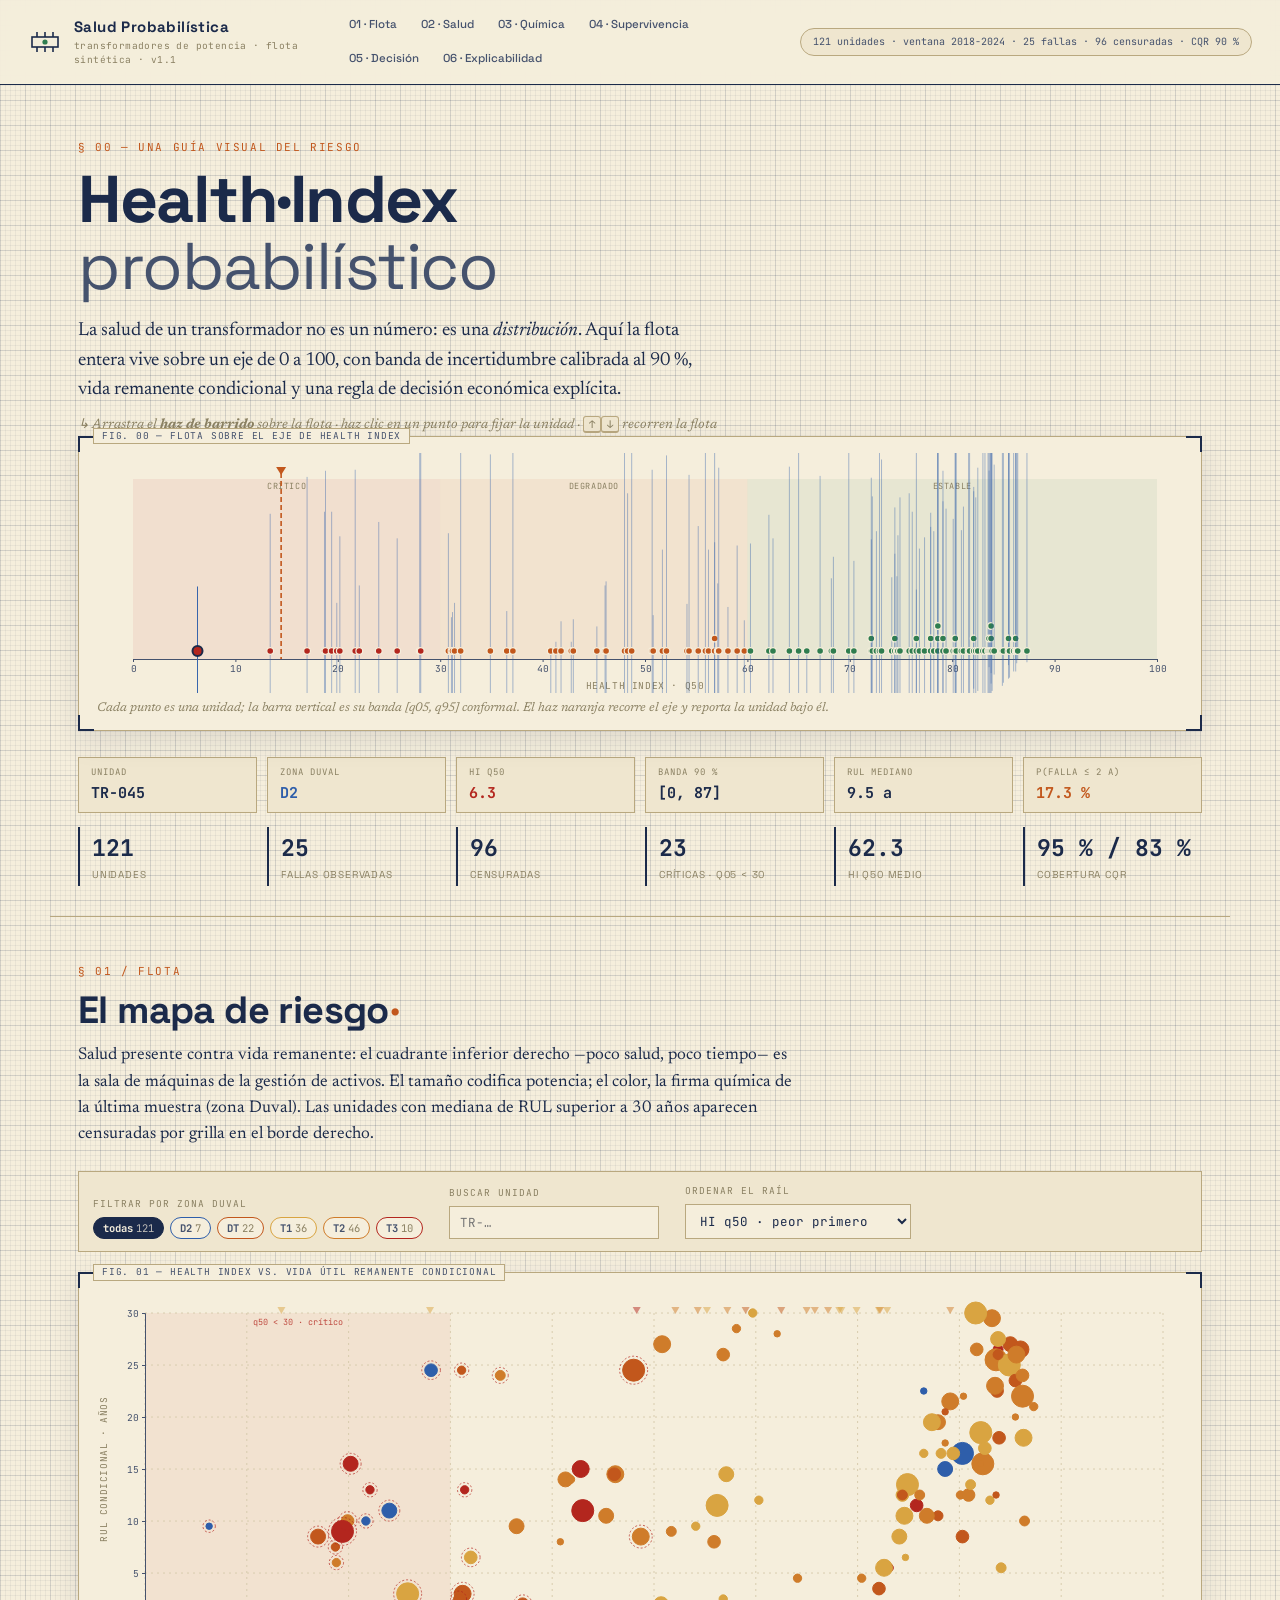
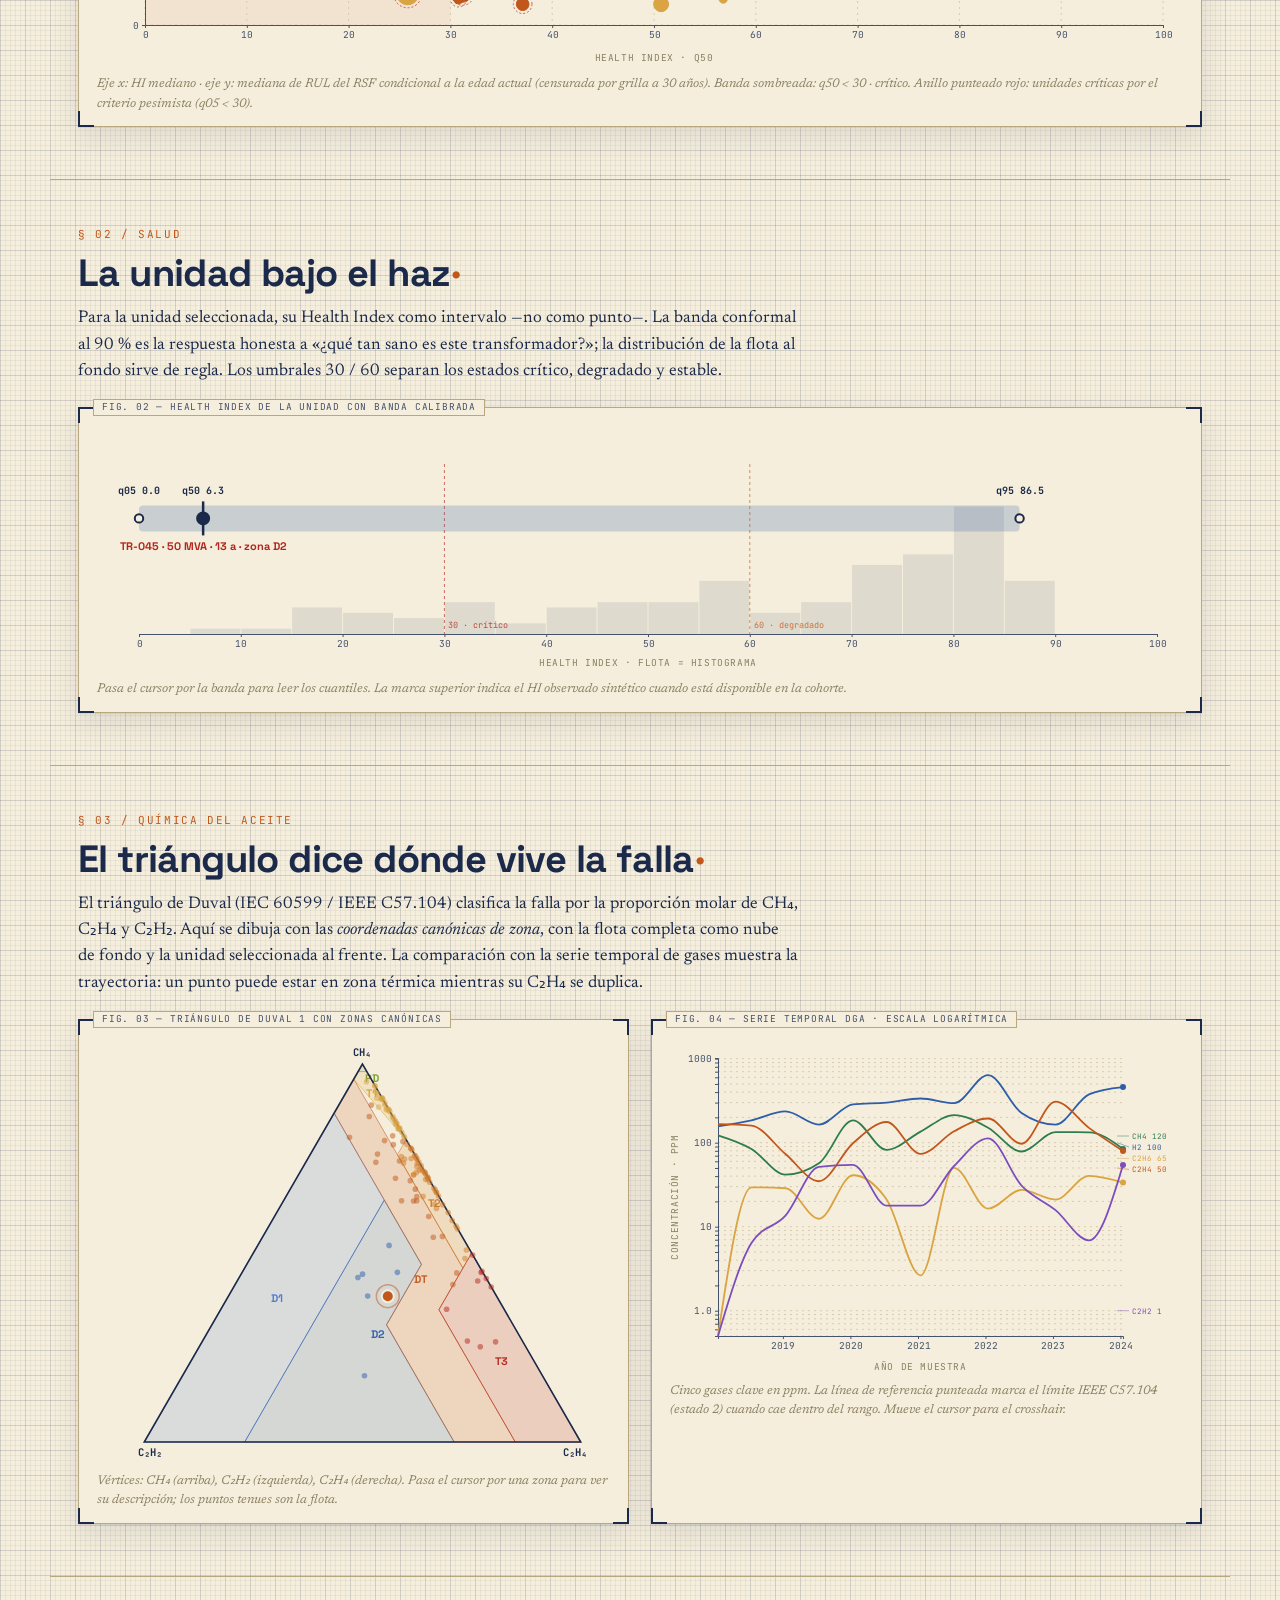
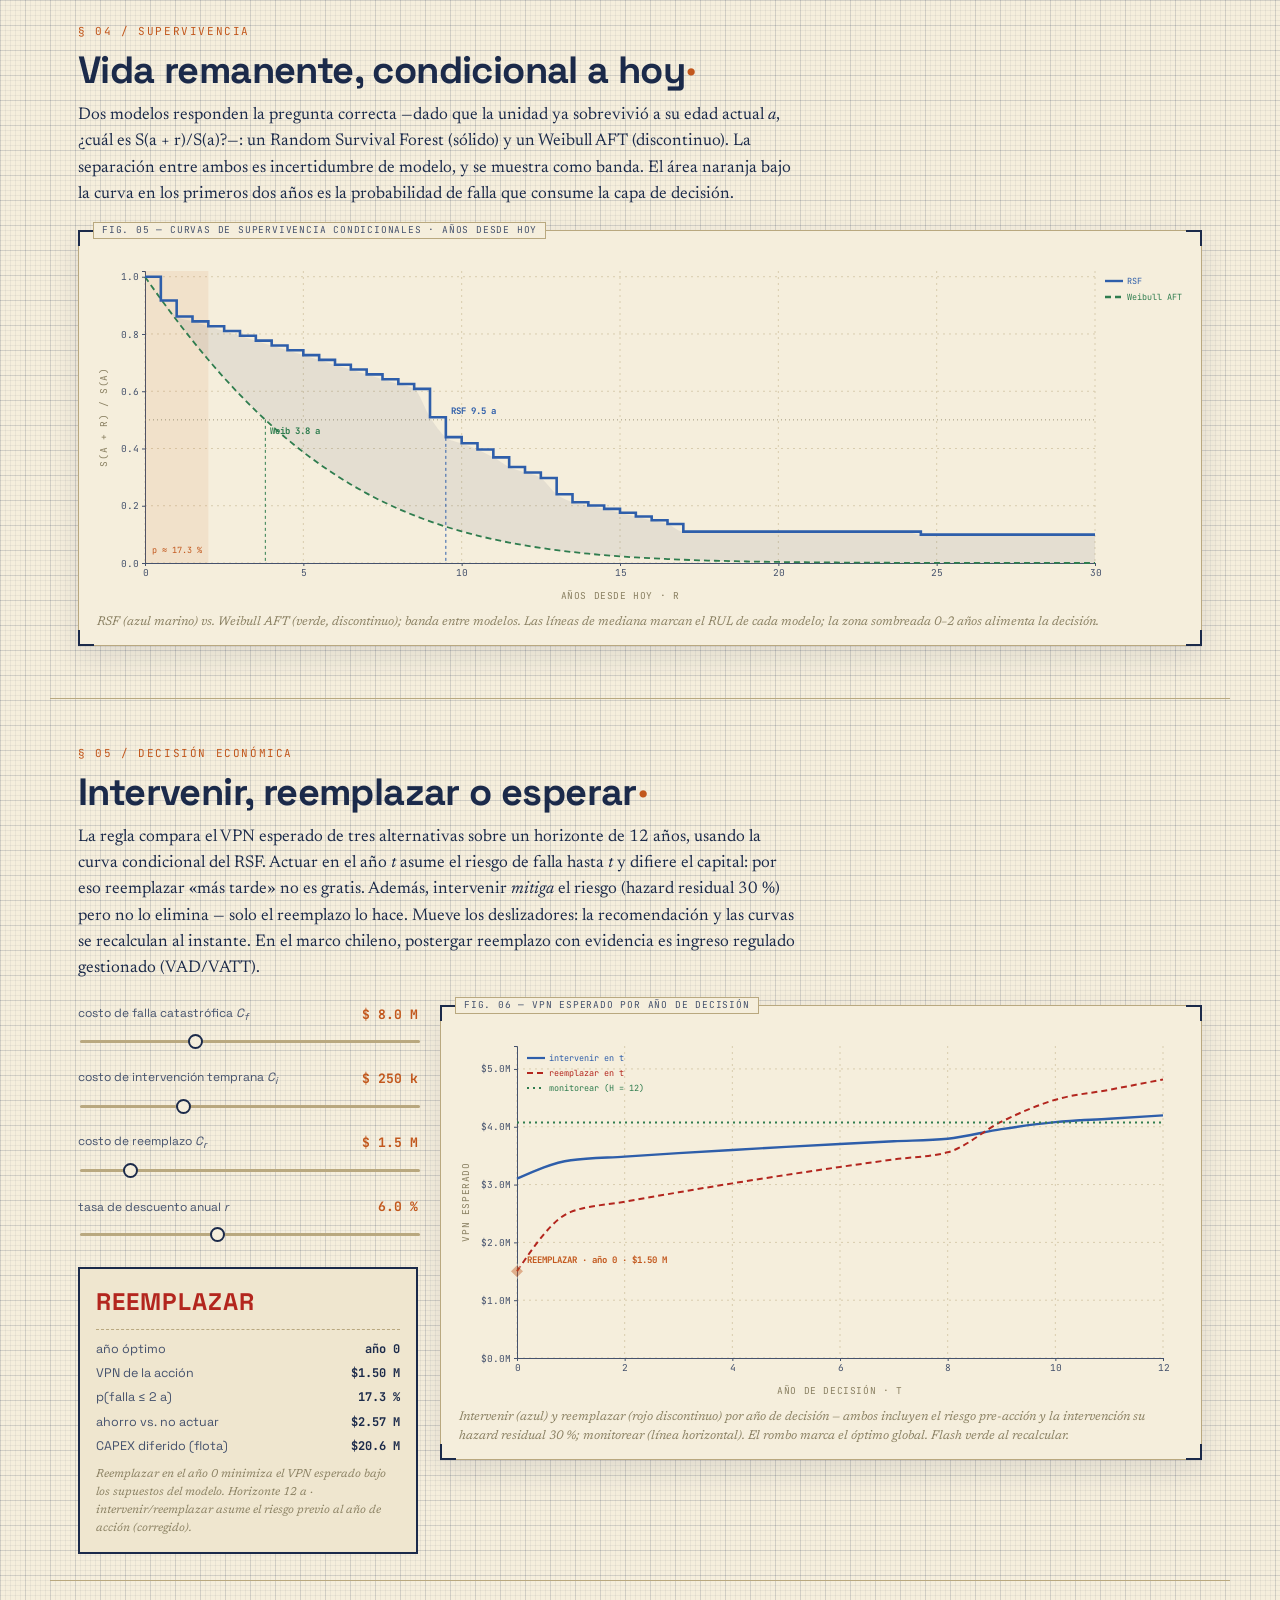
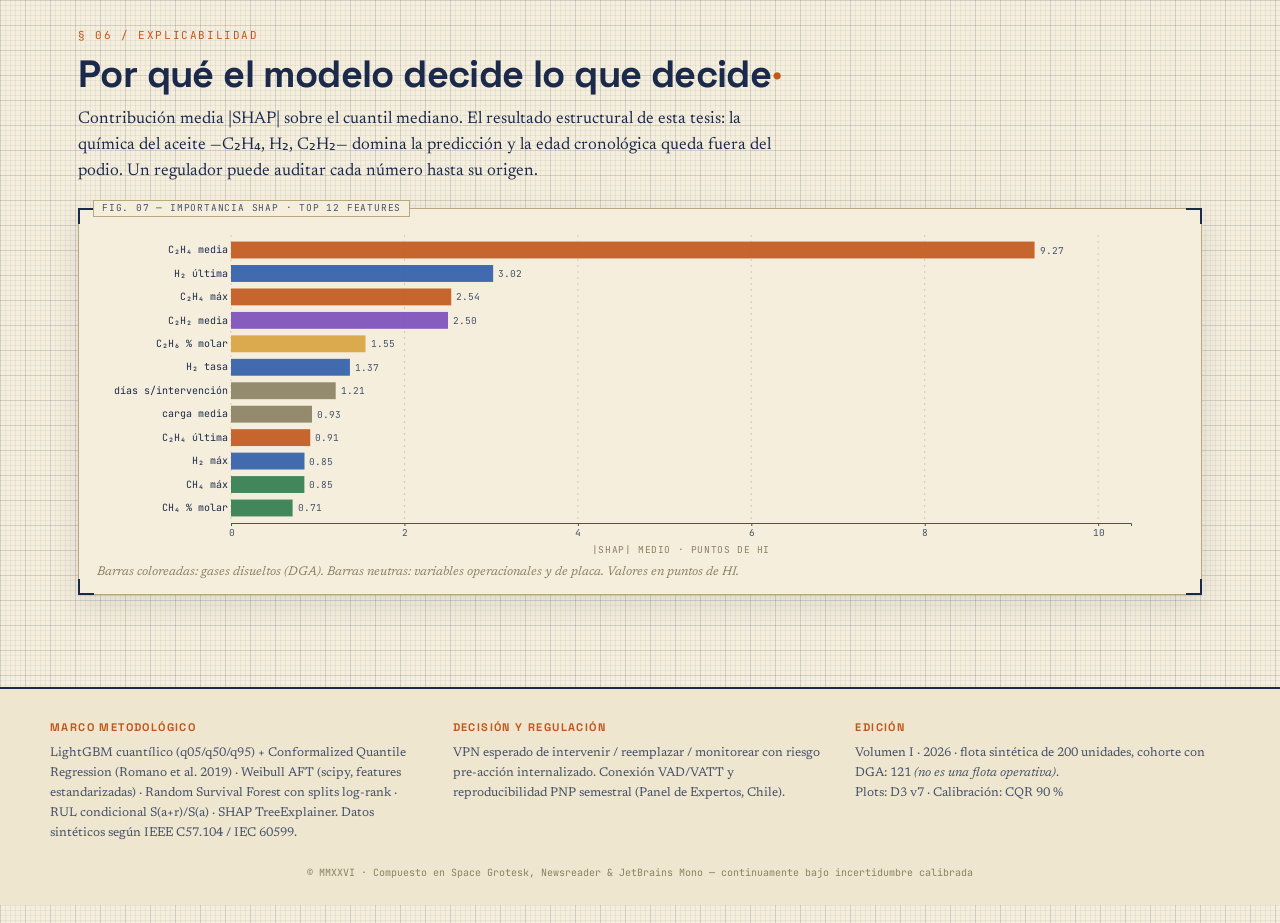
==== dashboard/index.html @ a94c0715 "v1.1: Health Index probabilístico — correcciones metodológicas y dashboard papel milimetrado Pipelin" ====
<!DOCTYPE html>
<html lang="es">
<head>
  <meta charset="utf-8">
  <title>Salud Probabilística de Transformadores · Health Index con incertidumbre calibrada</title>
  <meta name="viewport" content="width=device-width, initial-scale=1">
  <meta name="description" content="Health Index probabilístico con bandas conformales CQR 90 %, RUL condicional (Weibull AFT + RSF), triángulo de Duval canónico IEC 60599, capa de decisión económica VPN y SHAP — flota sintética de 121 transformadores de potencia.">
  <meta property="og:title" content="Salud Probabilística de Transformadores">
  <meta property="og:description" content="Health Index con incertidumbre calibrada · RUL condicional · Duval · decisión económica. Edición papel milimetrado, D3 v7.">
  <meta property="og:type" content="website">
  <link rel="icon" href="data:image/svg+xml,%3Csvg xmlns='http://www.w3.org/2000/svg' viewBox='0 0 34 34'%3E%3Crect x='4' y='12' width='26' height='10' fill='none' stroke='%231b2a4a' stroke-width='2'/%3E%3Cline x1='9' y1='12' x2='9' y2='7' stroke='%231b2a4a' stroke-width='2'/%3E%3Cline x1='17' y1='12' x2='17' y2='7' stroke='%231b2a4a' stroke-width='2'/%3E%3Cline x1='25' y1='12' x2='25' y2='7' stroke='%231b2a4a' stroke-width='2'/%3E%3Cline x1='9' y1='22' x2='9' y2='27' stroke='%231b2a4a' stroke-width='2'/%3E%3Cline x1='17' y1='22' x2='17' y2='27' stroke='%231b2a4a' stroke-width='2'/%3E%3Cline x1='25' y1='22' x2='25' y2='27' stroke='%231b2a4a' stroke-width='2'/%3E%3Ccircle cx='17' cy='17' r='3' fill='%23c2571c'/%3E%3C/svg%3E">
  <link rel="stylesheet" href="css/styles.css">
  <link rel="preload" href="js/vendor/d3.v7.min.js" as="script">
  <link rel="preload" href="data/fleet_data.json" as="fetch" crossorigin>
  <link rel="preconnect" href="https://fonts.googleapis.com">
  <link rel="preconnect" href="https://fonts.gstatic.com" crossorigin>
  <link href="https://fonts.googleapis.com/css2?family=Space+Grotesk:wght@400;500;700&family=Newsreader:ital,opsz,wght@0,6..72,400;0,6..72,500;1,6..72,400&family=JetBrains+Mono:wght@400;700&display=swap" rel="stylesheet">
</head>
<body>

<header class="topbar">
  <a class="brand" href="#top" aria-label="Inicio">
    <svg class="brand-mark" viewBox="0 0 34 34" width="34" height="34" aria-hidden="true">
      <rect x="4" y="12" width="26" height="10" fill="none" stroke="currentColor" stroke-width="1.6"/>
      <line x1="9"  y1="12" x2="9"  y2="7"  stroke="currentColor" stroke-width="1.6"/>
      <line x1="17" y1="12" x2="17" y2="7"  stroke="currentColor" stroke-width="1.6"/>
      <line x1="25" y1="12" x2="25" y2="7"  stroke="currentColor" stroke-width="1.6"/>
      <line x1="9"  y1="22" x2="9"  y2="27" stroke="currentColor" stroke-width="1.6"/>
      <line x1="17" y1="22" x2="17" y2="27" stroke="currentColor" stroke-width="1.6"/>
      <line x1="25" y1="22" x2="25" y2="27" stroke="currentColor" stroke-width="1.6"/>
      <circle class="pulse-dot" cx="17" cy="17" r="2.6" fill="var(--green)"/>
    </svg>
    <span class="brand-text">
      <span class="brand-title">Salud Probabilística</span>
      <span class="brand-sub">transformadores de potencia · flota sintética · v1.1</span>
    </span>
  </a>
  <nav class="topnav" aria-label="Secciones">
    <a href="#flota">01 · Flota</a>
    <a href="#salud">02 · Salud</a>
    <a href="#quimica">03 · Química</a>
    <a href="#supervivencia">04 · Supervivencia</a>
    <a href="#decision">05 · Decisión</a>
    <a href="#shap">06 · Explicabilidad</a>
  </nav>
  <div class="meta-pill" id="fleet-meta">cargando flota…</div>
</header>

<main id="top">

  <!-- ============ § 00 · HERO ============ -->
  <section class="hero">
    <div class="hero-head">
      <p class="kicker">§ 00 — Una guía visual del riesgo</p>
      <h1 class="hero-title">Health·Index <span class="thin">probabilístico</span></h1>
      <p class="hero-lede">La salud de un transformador no es un número: es una <em>distribución</em>.
        Aquí la flota entera vive sobre un eje de 0 a 100, con banda de incertidumbre calibrada al 90 %,
        vida remanente condicional y una regla de decisión económica explícita.</p>
      <p class="hero-hint">↳ Arrastra el <strong>haz de barrido</strong> sobre la flota · haz clic en un punto para fijar la unidad · <kbd>↑</kbd><kbd>↓</kbd> recorren la flota</p>
    </div>

    <figure class="fig hero-fig" id="hero-fig">
      <div class="fig-label">Fig. 00 — Flota sobre el eje de Health Index</div>
      <div class="chart-host" id="chart-hero"></div>
      <figcaption class="fig-caption">
        Cada punto es una unidad; la barra vertical es su banda [q05, q95] conformal.
        El haz naranja recorre el eje y reporta la unidad bajo él.
      </figcaption>
    </figure>

    <div class="readout-strip" id="hero-readout" aria-live="polite">
      <div class="cell"><span class="cell-lbl">unidad</span><span class="cell-val" id="ro-unit">—</span></div>
      <div class="cell"><span class="cell-lbl">zona Duval</span><span class="cell-val" id="ro-zone">—</span></div>
      <div class="cell"><span class="cell-lbl">HI q50</span><span class="cell-val" id="ro-hi">—</span></div>
      <div class="cell"><span class="cell-lbl">banda 90 %</span><span class="cell-val" id="ro-band">—</span></div>
      <div class="cell"><span class="cell-lbl">RUL mediano</span><span class="cell-val" id="ro-rul">—</span></div>
      <div class="cell"><span class="cell-lbl">p(falla ≤ 2 a)</span><span class="cell-val" id="ro-pf">—</span></div>
    </div>

    <div class="kpi-row" id="kpi-row">
      <div class="kpi"><div class="kpi-num" id="kpi-units">—</div><div class="kpi-lbl">unidades</div></div>
      <div class="kpi"><div class="kpi-num" id="kpi-failures">—</div><div class="kpi-lbl">fallas observadas</div></div>
      <div class="kpi"><div class="kpi-num" id="kpi-censored">—</div><div class="kpi-lbl">censuradas</div></div>
      <div class="kpi"><div class="kpi-num" id="kpi-critical">—</div><div class="kpi-lbl">críticas · q05 &lt; 30</div></div>
      <div class="kpi"><div class="kpi-num" id="kpi-hi">—</div><div class="kpi-lbl">HI q50 medio</div></div>
      <div class="kpi"><div class="kpi-num" id="kpi-coverage">—</div><div class="kpi-lbl">cobertura CQR</div></div>
    </div>
  </section>

  <!-- ============ § 01 · FLOTA ============ -->
  <section class="chapter" id="flota">
    <p class="kicker">§ 01 / FLOTA</p>
    <h2>El mapa de riesgo<span class="dot-sep">·</span></h2>
    <p class="prose">Salud presente contra vida remanente: el cuadrante inferior derecho —poco salud, poco tiempo—
      es la sala de máquinas de la gestión de activos. El tamaño codifica potencia; el color, la firma
      química de la última muestra (zona Duval). Las unidades con mediana de RUL superior a 30 años
      aparecen censuradas por grilla en el borde derecho.</p>

    <div class="control-bar">
      <label class="ctl">
        <span class="ctl-lbl">filtrar por zona Duval</span>
        <div class="chip-row" id="zone-chips" role="group" aria-label="Filtro por zona Duval"></div>
      </label>
      <label class="ctl">
        <span class="ctl-lbl">buscar unidad</span>
        <input id="search-input" type="text" placeholder="TR-…" autocomplete="off" spellcheck="false">
      </label>
      <label class="ctl">
        <span class="ctl-lbl">ordenar el raíl</span>
        <select id="sort-by">
          <option value="hi50_asc">HI q50 · peor primero</option>
          <option value="hi50_desc">HI q50 · mejor primero</option>
          <option value="uncertainty">incertidumbre q95−q05</option>
          <option value="rul_asc">RUL RSF · menor primero</option>
          <option value="age_desc">edad</option>
          <option value="mva_desc">potencia</option>
        </select>
      </label>
    </div>

    <figure class="fig">
      <div class="fig-label">Fig. 01 — Health Index vs. vida útil remanente condicional</div>
      <div class="chart-host" id="chart-fleet"></div>
      <figcaption class="fig-caption">Eje x: HI mediano · eje y: mediana de RUL del RSF condicional a la edad actual
        (censurada por grilla a 30 años). Banda sombreada: q50 &lt; 30 · crítico. Anillo punteado rojo: unidades
        críticas por el criterio pesimista (q05 &lt; 30).</figcaption>
    </figure>
  </section>

  <!-- ============ § 02 · SALUD ============ -->
  <section class="chapter" id="salud">
    <p class="kicker">§ 02 / SALUD</p>
    <h2>La unidad bajo el haz<span class="dot-sep">·</span></h2>
    <p class="prose">Para la unidad seleccionada, su Health Index como intervalo —no como punto—.
      La banda conformal al 90 % es la respuesta honesta a «¿qué tan sano es este transformador?»;
      la distribución de la flota al fondo sirve de regla. Los umbrales 30 / 60 separan los estados
      crítico, degradado y estable.</p>

    <figure class="fig">
      <div class="fig-label">Fig. 02 — Health Index de la unidad con banda calibrada</div>
      <div class="chart-host" id="chart-hi"></div>
      <figcaption class="fig-caption">Pasa el cursor por la banda para leer los cuantiles.
        La marca superior indica el HI observado sintético cuando está disponible en la cohorte.</figcaption>
    </figure>
  </section>

  <!-- ============ § 03 · QUÍMICA ============ -->
  <section class="chapter" id="quimica">
    <p class="kicker">§ 03 / QUÍMICA DEL ACEITE</p>
    <h2>El triángulo dice dónde vive la falla<span class="dot-sep">·</span></h2>
    <p class="prose">El triángulo de Duval (IEC 60599 / IEEE C57.104) clasifica la falla por la proporción molar
      de CH₄, C₂H₄ y C₂H₂. Aquí se dibuja con las <em>coordenadas canónicas de zona</em>, con la flota completa
      como nube de fondo y la unidad seleccionada al frente. La comparación con la serie temporal de gases
      muestra la trayectoria: un punto puede estar en zona térmica mientras su C₂H₄ se duplica.</p>

    <div class="grid-2">
      <figure class="fig">
        <div class="fig-label">Fig. 03 — Triángulo de Duval 1 con zonas canónicas</div>
        <div class="chart-host" id="chart-duval"></div>
        <figcaption class="fig-caption">Vértices: CH₄ (arriba), C₂H₂ (izquierda), C₂H₄ (derecha).
          Pasa el cursor por una zona para ver su descripción; los puntos tenues son la flota.</figcaption>
      </figure>
      <figure class="fig">
        <div class="fig-label">Fig. 04 — Serie temporal DGA · escala logarítmica</div>
        <div class="chart-host" id="chart-ts"></div>
        <figcaption class="fig-caption">Cinco gases clave en ppm. La línea de referencia punteada marca
          el límite IEEE C57.104 (estado 2) cuando cae dentro del rango. Mueve el cursor para el crosshair.</figcaption>
      </figure>
    </div>
  </section>

  <!-- ============ § 04 · SUPERVIVENCIA ============ -->
  <section class="chapter" id="supervivencia">
    <p class="kicker">§ 04 / SUPERVIVENCIA</p>
    <h2>Vida remanente, condicional a hoy<span class="dot-sep">·</span></h2>
    <p class="prose">Dos modelos responden la pregunta correcta —dado que la unidad ya sobrevivió a su edad actual
      <em>a</em>, ¿cuál es S(a + r)/S(a)?—: un Random Survival Forest (sólido) y un Weibull AFT (discontinuo).
      La separación entre ambos es incertidumbre de modelo, y se muestra como banda. El área naranja bajo la curva
      en los primeros dos años es la probabilidad de falla que consume la capa de decisión.</p>

    <figure class="fig">
      <div class="fig-label">Fig. 05 — Curvas de supervivencia condicionales · años desde hoy</div>
      <div class="chart-host" id="chart-surv"></div>
      <figcaption class="fig-caption">RSF (azul marino) vs. Weibull AFT (verde, discontinuo); banda entre modelos.
        Las líneas de mediana marcan el RUL de cada modelo; la zona sombreada 0–2 años alimenta la decisión.</figcaption>
    </figure>
  </section>

  <!-- ============ § 05 · DECISIÓN ============ -->
  <section class="chapter" id="decision">
    <p class="kicker">§ 05 / DECISIÓN ECONÓMICA</p>
    <h2>Intervenir, reemplazar o esperar<span class="dot-sep">·</span></h2>
    <p class="prose">La regla compara el VPN esperado de tres alternativas sobre un horizonte de 12 años,
      usando la curva condicional del RSF. Actuar en el año <em>t</em> asume el riesgo de falla hasta <em>t</em>
      y difiere el capital: por eso reemplazar «más tarde» no es gratis. Además, intervenir <em>mitiga</em> el
      riesgo (hazard residual 30 %) pero no lo elimina — solo el reemplazo lo hace. Mueve los deslizadores:
      la recomendación y las curvas se recalculan al instante. En el marco chileno, postergar reemplazo con
      evidencia es ingreso regulado gestionado (VAD/VATT).</p>

    <div class="decision-grid">
      <div class="sliders">
        <label class="slider-row"><span>costo de falla catastrófica <em>C<sub>f</sub></em></span>
          <output id="cost-fail-label">$ 8.0 M</output>
          <input type="range" id="cost-fail" min="2" max="20" step="0.5" value="8.0"></label>
        <label class="slider-row"><span>costo de intervención temprana <em>C<sub>i</sub></em></span>
          <output id="cost-int-label">$ 250 k</output>
          <input type="range" id="cost-int" min="20" max="800" step="10" value="250"></label>
        <label class="slider-row"><span>costo de reemplazo <em>C<sub>r</sub></em></span>
          <output id="cost-rep-label">$ 1.5 M</output>
          <input type="range" id="cost-rep" min="0.5" max="8" step="0.1" value="1.5"></label>
        <label class="slider-row"><span>tasa de descuento anual <em>r</em></span>
          <output id="rate-label">6.0 %</output>
          <input type="range" id="rate" min="2" max="12" step="0.5" value="6"></label>

        <div class="rec-card" id="rec-card">
          <div class="rec-action" id="rec-action">—</div>
          <div class="rec-rows">
            <div class="kv"><span>año óptimo</span><b id="rec-year">—</b></div>
            <div class="kv"><span>VPN de la acción</span><b id="rec-npv">—</b></div>
            <div class="kv"><span>p(falla ≤ 2 a)</span><b id="rec-prob">—</b></div>
            <div class="kv"><span>ahorro vs. no actuar</span><b id="rec-save">—</b></div>
            <div class="kv"><span>CAPEX diferido (flota)</span><b id="rec-capex">—</b></div>
          </div>
          <p class="rec-note" id="rec-note"></p>
        </div>
      </div>

      <figure class="fig">
        <div class="fig-label">Fig. 06 — VPN esperado por año de decisión</div>
        <div class="chart-host" id="chart-decision"></div>
        <figcaption class="fig-caption">Intervenir (azul) y reemplazar (rojo discontinuo) por año de decisión —
          ambos incluyen el riesgo pre-acción y la intervención su hazard residual 30 %; monitorear (línea
          horizontal). El rombo marca el óptimo global. Flash verde al recalcular.</figcaption>
      </figure>
    </div>
  </section>

  <!-- ============ § 06 · SHAP ============ -->
  <section class="chapter" id="shap">
    <p class="kicker">§ 06 / EXPLICABILIDAD</p>
    <h2>Por qué el modelo decide lo que decide<span class="dot-sep">·</span></h2>
    <p class="prose">Contribución media |SHAP| sobre el cuantil mediano. El resultado estructural de esta tesis:
      la química del aceite —C₂H₄, H₂, C₂H₂— domina la predicción y la edad cronológica queda fuera del podio.
      Un regulador puede auditar cada número hasta su origen.</p>

    <figure class="fig">
      <div class="fig-label">Fig. 07 — Importancia SHAP · top 12 features</div>
      <div class="chart-host" id="chart-shap"></div>
      <figcaption class="fig-caption">Barras coloreadas: gases disueltos (DGA). Barras neutras: variables
        operacionales y de placa. Valores en puntos de HI.</figcaption>
    </figure>
  </section>

</main>

<footer class="footer">
  <div class="footer-grid">
    <div>
      <strong>Marco metodológico</strong>
      <p>LightGBM cuantílico (q05/q50/q95) + Conformalized Quantile Regression (Romano et al. 2019) ·
         Weibull AFT (scipy, features estandarizadas) · Random Survival Forest con splits log-rank ·
         RUL condicional S(a+r)/S(a) · SHAP TreeExplainer. Datos sintéticos según IEEE C57.104 / IEC 60599.</p>
    </div>
    <div>
      <strong>Decisión y regulación</strong>
      <p>VPN esperado de intervenir / reemplazar / monitorear con riesgo pre-acción internalizado.
         Conexión VAD/VATT y reproducibilidad PNP semestral (Panel de Expertos, Chile).</p>
    </div>
    <div>
      <strong>Edición</strong>
      <p>Volumen I · 2026 · flota sintética de 200 unidades, cohorte con DGA: 121
         <em>(no es una flota operativa)</em>.<br>Plots: D3 v7 · Calibración: CQR 90 %</p>
    </div>
  </div>
  <p class="colophon">© MMXXVI · Compuesto en Space Grotesk, Newsreader &amp; JetBrains Mono — continuamente bajo incertidumbre calibrada</p>
</footer>

<div class="tooltip" id="tooltip" role="tooltip" aria-hidden="true"></div>

<script src="js/vendor/d3.v7.min.js"></script>
<script src="js/duval.js"></script>
<script src="js/decision.js"></script>
<script src="js/charts.js"></script>
<script src="js/app.js"></script>
</body>
</html>
---- dashboard/css/styles.css ----
/* === SALUD PROBABILÍSTICA DE TRANSFORMADORES — field ed. ===
 * Lenguaje visual: papel crema con retícula milimétrica, tinta azul marino,
 * acentos naranja (riesgo/derivada) y verde (salud/integral), figuras con
 * esquinas de dibujo técnico, readouts en mono.
 */

:root {
  --paper: #f5eedc;
  --paper-2: #efe6cf;
  --paper-3: #e9dec2;
  --ink: #1b2a4a;
  --ink-soft: #45526d;
  --ink-faint: #8a8062;
  --rule: #d8ccae;
  --rule-dark: #b9a87f;

  --orange: #c2571c;      /* riesgo, decisión, termalización */
  --orange-soft: rgba(194, 87, 28, 0.14);
  --green: #2f7d4f;       /* salud, supervivencia */
  --green-soft: rgba(47, 125, 79, 0.16);
  --navy: #2e5eaa;        /* estadística, RSF */
  --navy-soft: rgba(46, 94, 170, 0.14);
  --red: #b3261e;         /* crítico */
  --purple: #7c4dbd;      /* eléctrico */

  --grid-minor: rgba(27, 42, 74, 0.055);
  --grid-major: rgba(27, 42, 74, 0.11);

  --mono: 'JetBrains Mono', ui-monospace, monospace;
  --sans: 'Space Grotesk', system-ui, sans-serif;
  --serif: 'Newsreader', Georgia, serif;

  --shadow: 0 1px 0 rgba(27, 42, 74, 0.08), 0 10px 28px rgba(27, 42, 74, 0.10);
}

* { box-sizing: border-box; }

html { scroll-behavior: smooth; }

body {
  margin: 0;
  color: var(--ink);
  font-family: var(--serif);
  font-size: 16.5px;
  line-height: 1.55;
  background-color: var(--paper);
  /* retícula milimétrica: menor cada 5px, mayor cada 25px */
  background-image:
    linear-gradient(to right, var(--grid-minor) 1px, transparent 1px),
    linear-gradient(to bottom, var(--grid-minor) 1px, transparent 1px),
    linear-gradient(to right, var(--grid-major) 1px, transparent 1px),
    linear-gradient(to bottom, var(--grid-major) 1px, transparent 1px);
  background-size: 5px 5px, 5px 5px, 25px 25px, 25px 25px;
  -webkit-font-smoothing: antialiased;
}

::selection { background: var(--orange-soft); }

/* ============ TOPBAR ============ */
.topbar {
  position: sticky;
  top: 0;
  z-index: 50;
  display: flex;
  align-items: center;
  gap: 22px;
  padding: 10px 28px;
  background: rgba(245, 238, 220, 0.92);
  backdrop-filter: blur(7px);
  border-bottom: 1.5px solid var(--ink);
}
.brand { display: flex; align-items: center; gap: 12px; color: var(--ink); text-decoration: none; }
.brand-mark { color: var(--ink); flex: none; }
.brand-mark .pulse-dot { animation: pulse 2.4s ease-in-out infinite; }
@keyframes pulse { 0%, 100% { opacity: 1; } 50% { opacity: 0.25; } }
.brand-text { display: flex; flex-direction: column; }
.brand-title { font-family: var(--sans); font-weight: 700; font-size: 15px; letter-spacing: 0.4px; }
.brand-sub { font-family: var(--mono); font-size: 9.5px; color: var(--ink-faint); letter-spacing: 0.4px; }

.topnav { display: flex; gap: 4px; margin-left: auto; flex-wrap: wrap; }
.topnav a {
  font-family: var(--sans); font-size: 11.5px; font-weight: 500;
  color: var(--ink-soft); text-decoration: none;
  padding: 5px 9px; border-radius: 3px;
  border: 1px solid transparent;
}
.topnav a:hover { color: var(--ink); border-color: var(--rule-dark); background: var(--paper-2); }

.meta-pill {
  font-family: var(--mono); font-size: 10px; color: var(--ink-soft);
  border: 1px solid var(--rule-dark); border-radius: 999px;
  padding: 5px 12px; background: var(--paper-2); white-space: nowrap;
}

/* ============ HERO ============ */
.hero { max-width: 1180px; margin: 0 auto; padding: 54px 28px 30px; }
.hero-head { max-width: 780px; }
.kicker {
  font-family: var(--mono); font-size: 11px; letter-spacing: 1.6px;
  text-transform: uppercase; color: var(--orange); margin: 0 0 10px;
}
.hero-title {
  font-family: var(--sans); font-weight: 700; font-size: clamp(40px, 6vw, 66px);
  line-height: 1.02; letter-spacing: -1.5px; margin: 0 0 16px;
}
.hero-title .thin { font-weight: 400; color: var(--ink-soft); }
.hero-lede { font-size: 19px; max-width: 640px; margin: 0 0 10px; }
.hero-hint { font-size: 13.5px; color: var(--ink-faint); font-style: italic; margin: 0; }
kbd {
  font-family: var(--mono); font-size: 10.5px; border: 1px solid var(--rule-dark);
  border-bottom-width: 2px; border-radius: 3px; padding: 0 5px; background: var(--paper-2);
}

/* ============ CHAPTERS ============ */
.chapter { max-width: 1180px; margin: 0 auto; padding: 46px 28px 26px; border-top: 1.5px solid var(--rule-dark); }
.chapter h2 {
  font-family: var(--sans); font-weight: 700; font-size: clamp(26px, 3.4vw, 38px);
  letter-spacing: -0.6px; margin: 0 0 12px; line-height: 1.08;
}
.chapter h2 .dot-sep { color: var(--orange); padding-left: 2px; }
.prose { max-width: 720px; font-size: 17px; margin: 0 0 22px; }
.prose em { font-style: italic; }

/* ============ FIGURES (marco con esquinas técnicas) ============ */
.fig {
  position: relative;
  margin: 0 0 26px;
  padding: 16px 14px 10px;
  background: var(--paper);
  border: 1px solid var(--rule-dark);
  box-shadow: var(--shadow);
}
/* esquinas de dibujo técnico */
.fig::before, .fig::after,
.fig .corner-b::before, .fig .corner-b::after {
  content: ""; position: absolute; width: 14px; height: 14px;
  border-color: var(--ink); border-style: solid; border-width: 0;
}
.fig::before        { top: -1px; left: -1px;   border-top-width: 2.5px; border-left-width: 2.5px; }
.fig::after         { top: -1px; right: -1px;  border-top-width: 2.5px; border-right-width: 2.5px; }
.fig .corner-b::before  { bottom: -1px; left: -1px;  border-bottom-width: 2.5px; border-left-width: 2.5px; }
.fig .corner-b::after   { bottom: -1px; right: -1px; border-bottom-width: 2.5px; border-right-width: 2.5px; }

.fig-label {
  position: absolute; top: -9px; left: 14px;
  font-family: var(--mono); font-size: 9.5px; letter-spacing: 0.8px; text-transform: uppercase;
  background: var(--paper); color: var(--ink-soft); padding: 0 8px;
  border: 1px solid var(--rule-dark);
}
.fig-caption { font-size: 12.5px; color: var(--ink-faint); font-style: italic; padding: 6px 4px 2px; }

.chart-host { width: 100%; }
.chart-host svg { width: 100%; height: auto; display: block; }

/* SVG base: tinta sobre papel */
.axis path, .axis line { stroke: var(--ink-soft); }
.axis text { fill: var(--ink-soft); font-family: var(--mono); font-size: 10px; }
.axis-title { fill: var(--ink-faint); font-family: var(--mono); font-size: 9.5px; letter-spacing: 0.6px; text-transform: uppercase; }
.gridline { stroke: var(--rule); stroke-dasharray: 2,4; }

/* ============ READOUT STRIP / KPI ============ */
.readout-strip {
  display: grid; grid-template-columns: repeat(6, 1fr); gap: 10px;
  margin: 18px 0 14px;
}
.readout-strip .cell {
  background: var(--paper-2); border: 1px solid var(--rule-dark);
  padding: 8px 12px 7px; display: flex; flex-direction: column; gap: 2px;
  min-width: 0;
}
.cell-lbl { font-family: var(--mono); font-size: 9px; letter-spacing: 1px; text-transform: uppercase; color: var(--ink-faint); }
.cell-val { font-family: var(--mono); font-size: 15px; font-weight: 700; color: var(--ink); white-space: nowrap; overflow: hidden; text-overflow: ellipsis; }
.cell-val.warm { color: var(--orange); }

.kpi-row { display: grid; grid-template-columns: repeat(6, 1fr); gap: 10px; }
.kpi {
  border-left: 2.5px solid var(--ink);
  padding: 4px 0 4px 12px;
}
.kpi-num { font-family: var(--mono); font-size: 23px; font-weight: 700; }
.kpi-lbl { font-family: var(--sans); font-size: 10px; letter-spacing: 0.8px; text-transform: uppercase; color: var(--ink-faint); }

/* ============ CONTROL BAR ============ */
.control-bar {
  display: flex; gap: 26px; flex-wrap: wrap; align-items: flex-end;
  margin-bottom: 20px; padding: 12px 14px;
  background: var(--paper-2); border: 1px solid var(--rule-dark);
}
.ctl { display: flex; flex-direction: column; gap: 6px; }
.ctl-lbl { font-family: var(--mono); font-size: 9.5px; letter-spacing: 1px; text-transform: uppercase; color: var(--ink-faint); }

.chip-row { display: flex; gap: 6px; flex-wrap: wrap; }
.chip {
  font-family: var(--mono); font-size: 10.5px; font-weight: 700;
  border: 1.5px solid var(--zone-color, var(--rule-dark));
  color: var(--ink-soft); background: var(--paper);
  padding: 3px 9px; cursor: pointer; border-radius: 999px;
  transition: all 0.18s ease;
  user-select: none;
}
.chip .n { color: var(--ink-faint); font-weight: 400; margin-left: 3px; }
.chip:hover { background: color-mix(in srgb, var(--zone-color, var(--ink)) 12%, var(--paper)); }
.chip.active { background: var(--zone-color, var(--ink)); color: var(--paper); border-color: var(--zone-color, var(--ink)); }
.chip.active .n { color: rgba(245, 238, 220, 0.75); }

input[type="text"], select {
  font-family: var(--mono); font-size: 12.5px; color: var(--ink);
  background: var(--paper); border: 1.5px solid var(--rule-dark);
  padding: 7px 10px; outline: none; min-width: 150px;
}
input[type="text"]:focus, select:focus { border-color: var(--ink); }

/* ============ DECISIÓN ============ */
.decision-grid { display: grid; grid-template-columns: 340px 1fr; gap: 22px; align-items: start; }
.sliders { display: flex; flex-direction: column; gap: 14px; }
.slider-row {
  display: grid; grid-template-columns: 1fr auto; align-items: center; gap: 4px 10px;
  font-family: var(--sans); font-size: 12px; color: var(--ink-soft);
}
.slider-row span { line-height: 1.3; }
.slider-row output { font-family: var(--mono); font-weight: 700; font-size: 13px; color: var(--orange); }
.slider-row input[type="range"] { grid-column: 1 / -1; }

input[type="range"] {
  -webkit-appearance: none; appearance: none; width: 100%; height: 22px; background: transparent; cursor: pointer;
}
input[type="range"]::-webkit-slider-runnable-track {
  height: 3px; background: var(--rule-dark); border-radius: 2px;
}
input[type="range"]::-webkit-slider-thumb {
  -webkit-appearance: none; width: 15px; height: 15px; border-radius: 50%;
  background: var(--paper); border: 2.5px solid var(--ink); margin-top: -6px;
  transition: border-color 0.15s;
}
input[type="range"]::-webkit-slider-thumb:hover { border-color: var(--orange); }
input[type="range"]::-moz-range-track { height: 3px; background: var(--rule-dark); }
input[type="range"]::-moz-range-thumb {
  width: 12px; height: 12px; border-radius: 50%; background: var(--paper); border: 2.5px solid var(--ink);
}

.rec-card {
  margin-top: 6px; border: 2px solid var(--ink); background: var(--paper-2);
  padding: 14px 16px; transition: box-shadow 0.3s ease;
}
.rec-card.flash { animation: flash-green 0.7s ease; }
@keyframes flash-green {
  0% { box-shadow: 0 0 0 0 rgba(47, 125, 79, 0.55); background: #dcebd8; }
  100% { box-shadow: 0 0 0 14px rgba(47, 125, 79, 0); background: var(--paper-2); }
}
.rec-action {
  font-family: var(--sans); font-weight: 700; font-size: 24px; letter-spacing: 1px;
  margin-bottom: 10px; padding-bottom: 8px; border-bottom: 1.5px dashed var(--rule-dark);
}
.rec-action.act-MONITOREAR { color: var(--green); }
.rec-action.act-INTERVENIR { color: var(--orange); }
.rec-action.act-REEMPLAZAR { color: var(--red); }
.rec-rows { display: grid; gap: 5px; }
.kv { display: flex; justify-content: space-between; gap: 10px; font-size: 12.5px; }
.kv span { color: var(--ink-soft); font-family: var(--sans); }
.kv b { font-family: var(--mono); font-size: 12px; }
.rec-note { font-size: 11.5px; color: var(--ink-faint); font-style: italic; margin: 10px 0 0; }

/* ============ GRID 2 ============ */
.grid-2 { display: grid; grid-template-columns: 1fr 1fr; gap: 22px; }

/* ============ TOOLTIP (papel) ============ */
.tooltip {
  position: absolute; z-index: 100; pointer-events: none;
  background: var(--paper); border: 1.5px solid var(--ink);
  box-shadow: 3px 3px 0 rgba(27, 42, 74, 0.18);
  padding: 8px 11px; font-family: var(--mono); font-size: 11px; color: var(--ink);
  opacity: 0; transition: opacity 0.12s ease; max-width: 300px; line-height: 1.5;
}
.tooltip.on { opacity: 1; }
.tooltip .tt-title { font-family: var(--sans); font-weight: 700; font-size: 12px; margin-bottom: 3px; }
.tooltip .tt-row { display: flex; justify-content: space-between; gap: 16px; }
.tooltip .tt-row span { color: var(--ink-faint); }

/* ============ FOOTER ============ */
.footer { border-top: 2px solid var(--ink); background: var(--paper-2); padding: 30px 28px 24px; margin-top: 40px; }
.footer-grid { max-width: 1180px; margin: 0 auto; display: grid; grid-template-columns: repeat(3, 1fr); gap: 28px; }
.footer-grid strong {
  display: block; font-family: var(--sans); font-size: 11px; letter-spacing: 1.4px;
  text-transform: uppercase; color: var(--orange); margin-bottom: 7px;
}
.footer-grid p { font-size: 12.5px; color: var(--ink-soft); margin: 0; line-height: 1.6; }
.colophon { max-width: 1180px; margin: 22px auto 0; font-family: var(--mono); font-size: 10px; color: var(--ink-faint); text-align: center; }

/* ============ SCROLLBAR ============ */
::-webkit-scrollbar { width: 10px; }
::-webkit-scrollbar-track { background: var(--paper-2); }
::-webkit-scrollbar-thumb { background: var(--rule-dark); border: 2px solid var(--paper-2); }
::-webkit-scrollbar-thumb:hover { background: var(--ink-faint); }

/* ============ RESPONSIVE ============ */
@media (max-width: 1020px) {
  .decision-grid { grid-template-columns: 1fr; }
  .grid-2 { grid-template-columns: 1fr; }
  .readout-strip, .kpi-row { grid-template-columns: repeat(3, 1fr); }
  .topnav { display: none; }
}
@media (max-width: 640px) {
  .readout-strip, .kpi-row { grid-template-columns: repeat(2, 1fr); }
  .footer-grid { grid-template-columns: 1fr; }
  body { font-size: 15px; }
}

/* ============ IMPRESIÓN ============ */
@media print {
  .topbar, .topnav, .control-bar, .tooltip { display: none; }
  body { background: none; }
}
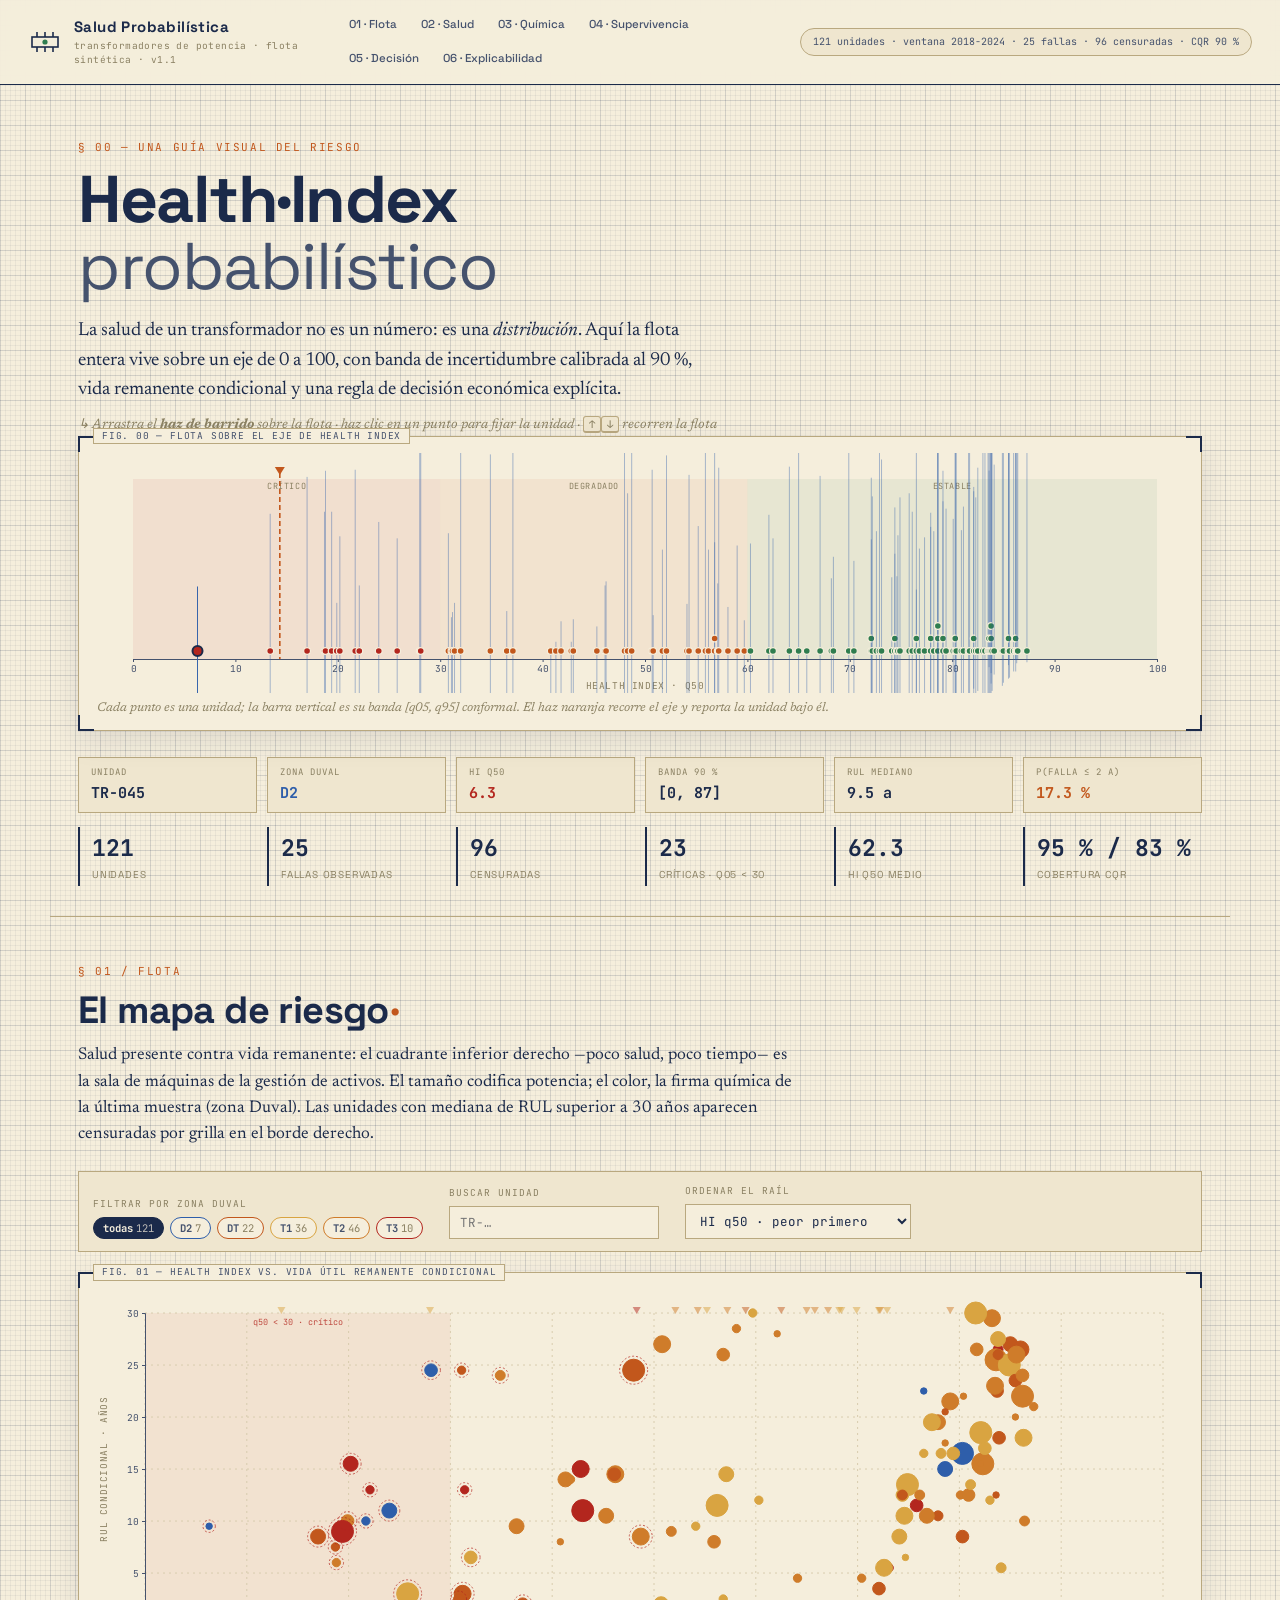
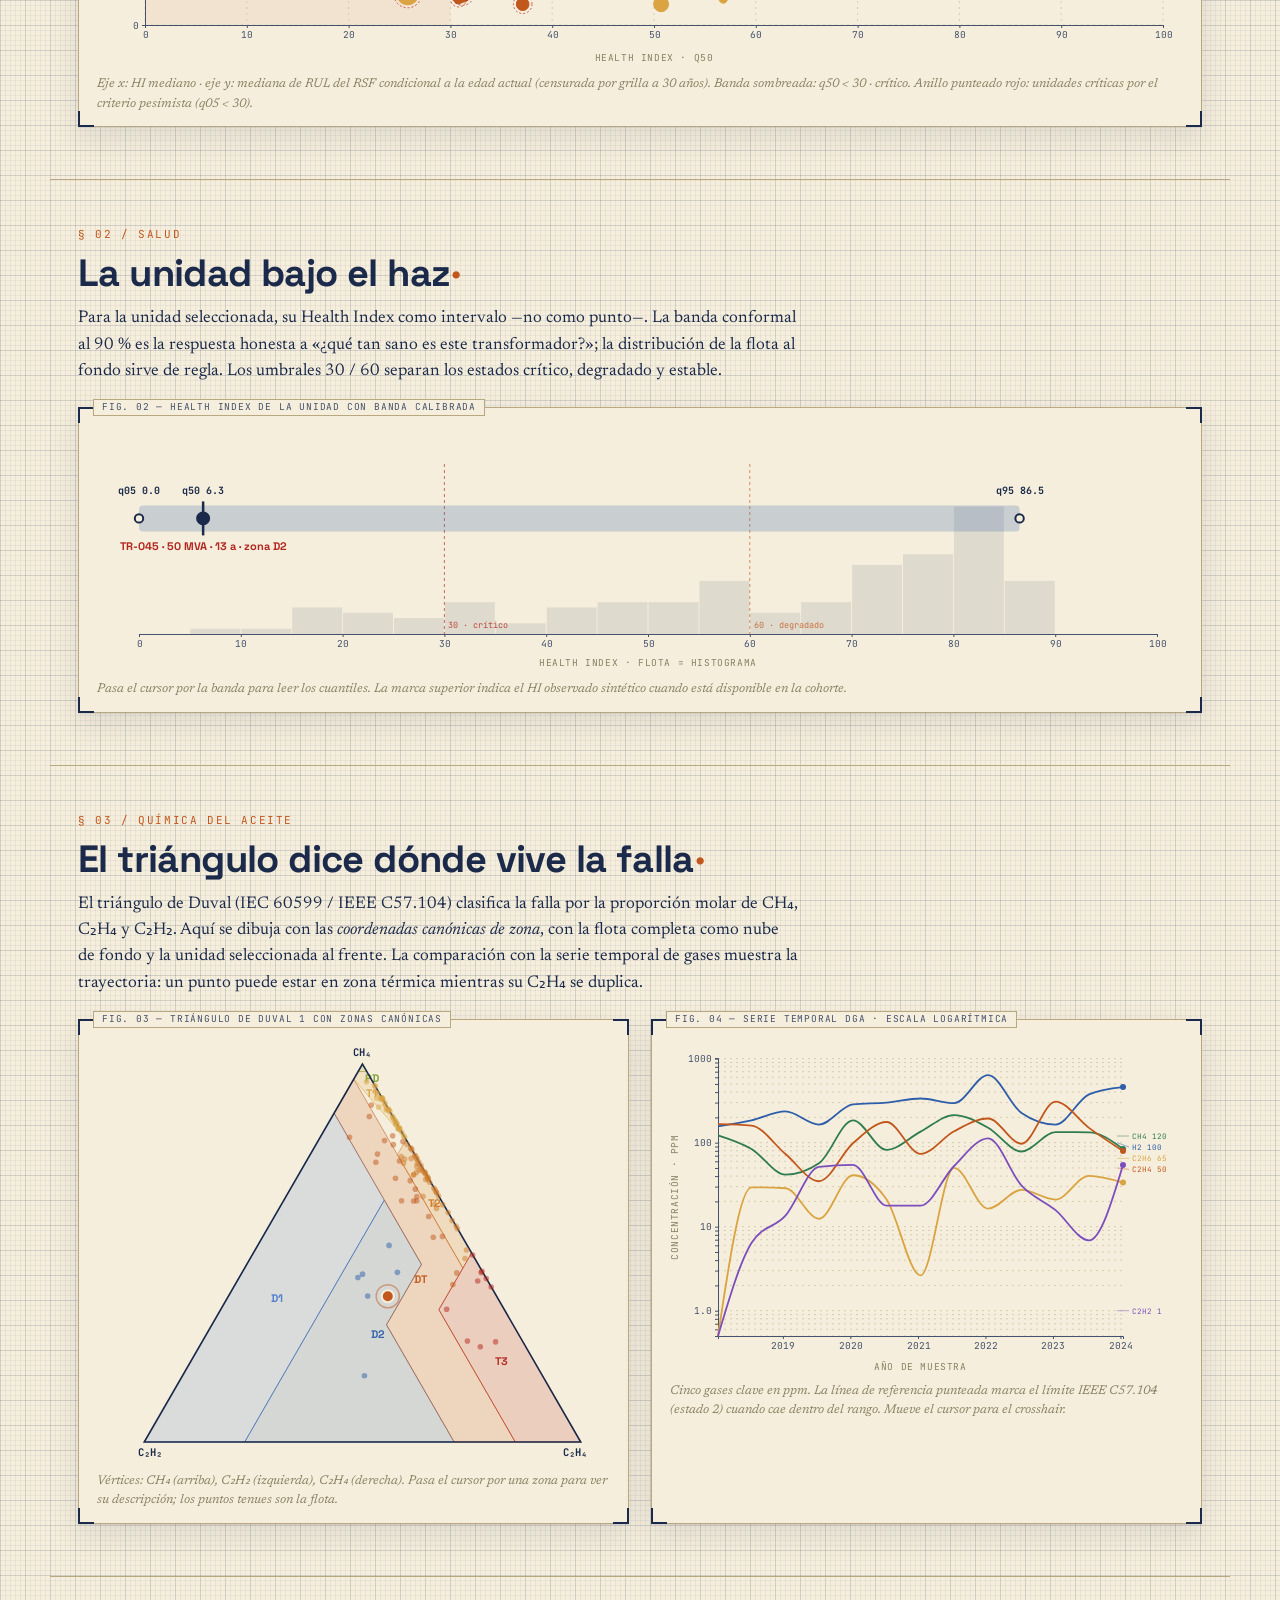
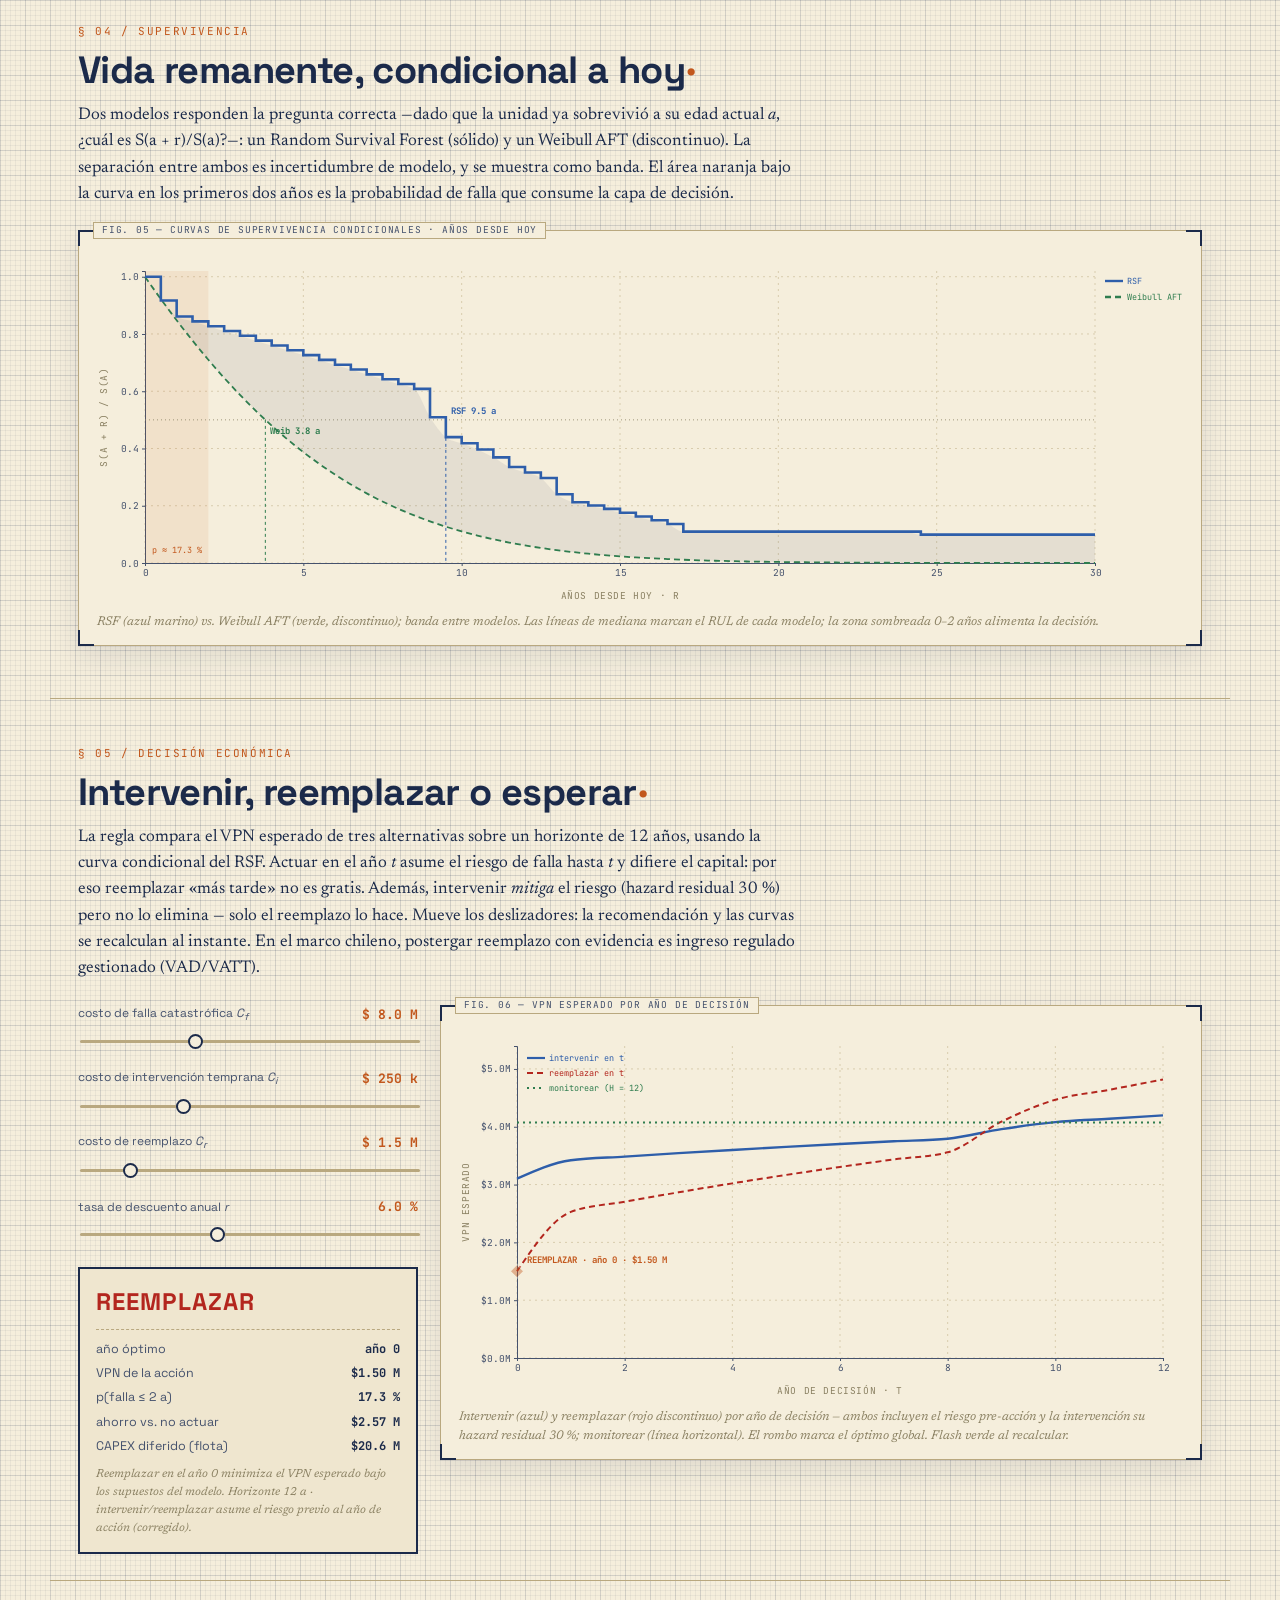
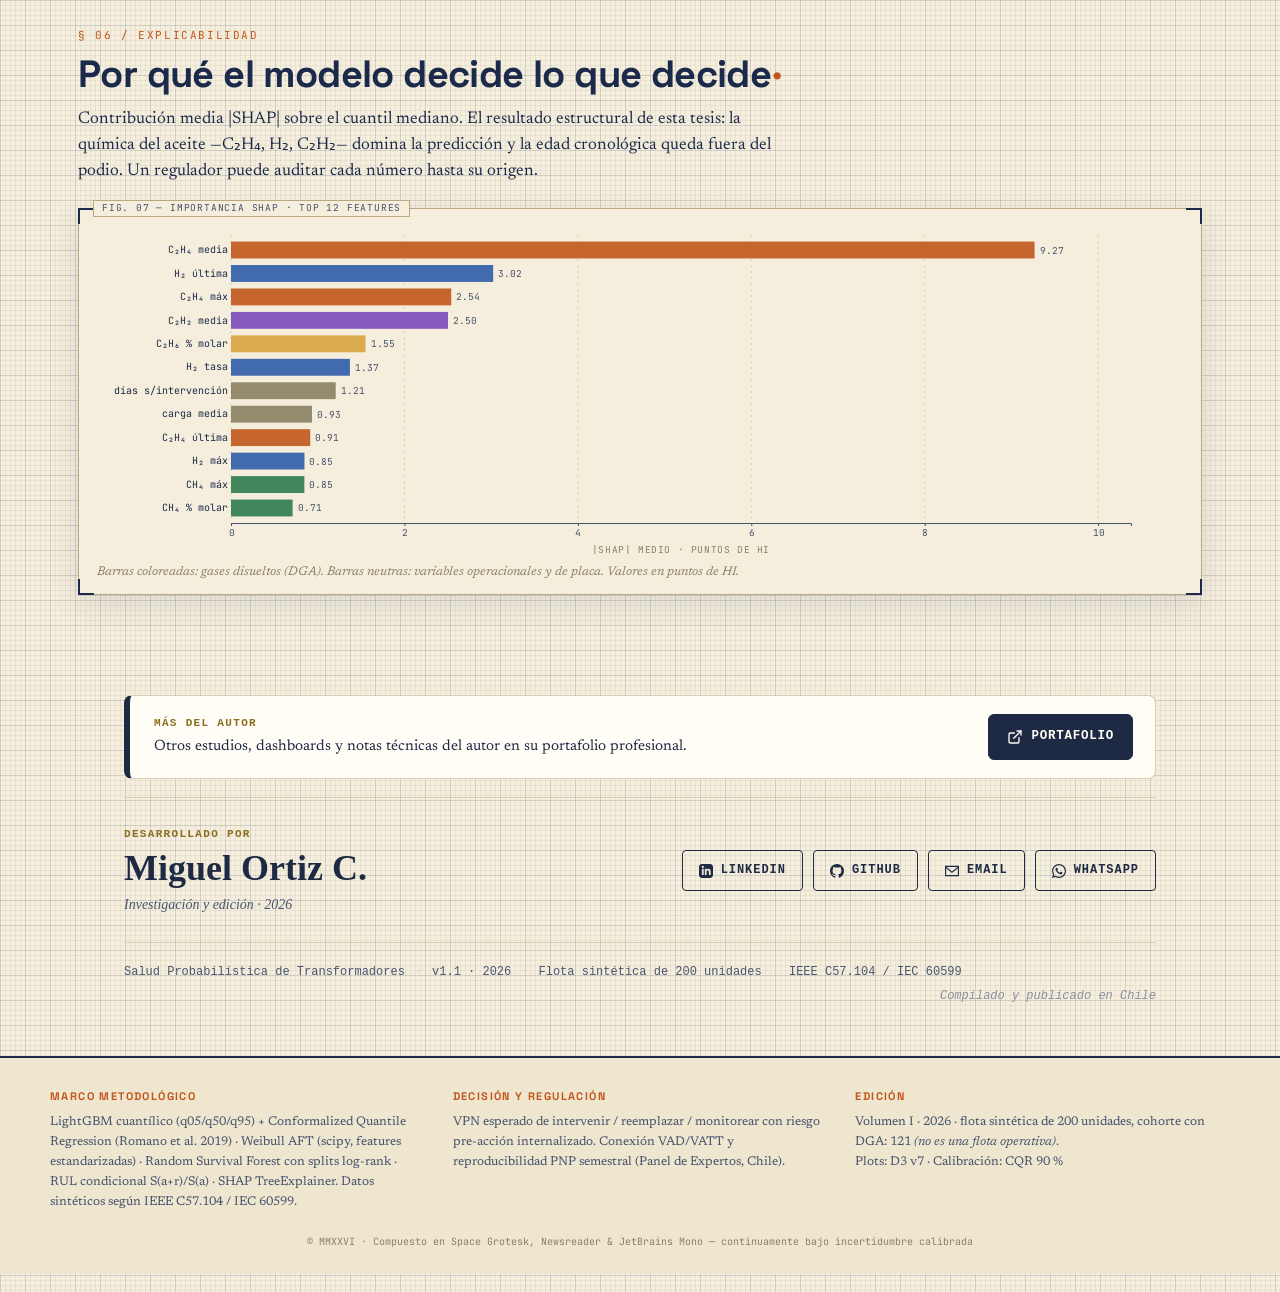
==== commit ea844abc: "feat(footer): footer canonico de autor (patron OptimizacionDeCarteras) Bloque autocontenido con pale" ====
--- a/dashboard/index.html
+++ b/dashboard/index.html
@@ -253,6 +253,86 @@
 
 </main>
 
+<footer class="author-footer">
+  <style>
+  .author-footer { padding: 8px 0 0; }
+  .author-footer .author-wrap { max-width: 1080px; margin: 0 auto; padding: 40px 24px 10px; }
+  .author-footer .author-callout { display: flex; align-items: center; gap: 18px; padding: 18px 22px 18px 24px;
+    background: #FFFDF6; border: 1px solid #D9CFB4; border-left: 6px solid #1E2A44;
+    border-radius: 8px; margin-bottom: 18px; }
+  .author-footer .callout-text { flex: 1 1 auto; }
+  .author-footer .callout-eyebrow { font-family: ui-monospace, Consolas, monospace; font-size: 11px; font-weight: 600;
+    letter-spacing: .12em; text-transform: uppercase; color: #8A6D1F; margin: 0 0 4px; }
+  .author-footer .callout-body { margin: 0; font-size: 15px; line-height: 1.5; color: #1E2A44; max-width: 64ch; }
+  .author-footer .callout-cta { flex: 0 0 auto; display: inline-flex; align-items: center; gap: 8px; padding: 12px 18px;
+    background: #1E2A44; color: #FFFDF6; font-family: ui-monospace, Consolas, monospace; font-size: 12.5px;
+    font-weight: 600; letter-spacing: .06em; text-transform: uppercase; text-decoration: none; border-radius: 6px;
+    border: 1px solid #1E2A44; white-space: nowrap; }
+  .author-footer .callout-cta:hover { background: #4A5570; border-color: #4A5570; }
+  .author-footer .callout-cta svg { width: 16px; height: 16px; }
+  .author-footer .author-sep { border: 0; border-top: 1px solid #D9CFB4; margin: 0 0 28px; }
+  .author-footer .author-block { display: grid; grid-template-columns: 1fr auto; gap: 24px 32px; align-items: center;
+    margin-bottom: 26px; }
+  .author-footer .author-eyebrow { font-family: ui-monospace, Consolas, monospace; font-size: 11px; font-weight: 600;
+    letter-spacing: .12em; text-transform: uppercase; color: #8A6D1F; margin: 0 0 6px; }
+  .author-footer .author-name { font-family: Georgia, 'Times New Roman', serif; font-weight: 600; font-size: clamp(26px, 3.2vw, 36px);
+    line-height: 1.1; color: #1E2A44; margin: 0 0 6px; }
+  .author-footer .author-tag { font-family: Georgia, serif; font-style: italic; font-size: 14px; color: #4A5570; margin: 0; }
+  .author-footer .author-buttons { display: flex; flex-wrap: wrap; gap: 10px; justify-content: flex-end; }
+  .author-footer .btn-social { display: inline-flex; align-items: center; gap: 8px; padding: 10px 16px; background: transparent;
+    border: 1px solid #1E2A44; border-radius: 4px; font-family: ui-monospace, Consolas, monospace; font-size: 12px;
+    font-weight: 600; letter-spacing: .08em; text-transform: uppercase; color: #1E2A44; text-decoration: none; white-space: nowrap; }
+  .author-footer .btn-social svg { width: 14px; height: 14px; }
+  .author-footer .btn-social:hover { background: #1E2A44; color: #FFFDF6; }
+  .author-footer .author-footline { font-family: ui-monospace, Consolas, monospace; font-size: 12px; color: #4A5570;
+    margin: 0; padding-top: 20px; border-top: 1px solid #D9CFB4; display: flex; flex-wrap: wrap; align-items: baseline;
+    gap: 6px 10px; }
+  .author-footer .author-footline .sep { color: #D9CFB4; }
+  .author-footer .author-footline .author-credit { margin-left: auto; color: #8A90A0; font-style: italic; }
+  @media (max-width: 720px) {
+    .author-footer .author-block { grid-template-columns: 1fr; }
+    .author-footer .author-buttons { justify-content: flex-start; }
+    .author-footer .author-footline .author-credit { margin-left: 0; width: 100%; }
+    .author-footer .author-callout { flex-direction: column; align-items: flex-start; }
+  }
+  </style>
+  <div class="author-wrap">
+    <aside class="author-callout">
+      <div class="callout-text">
+        <p class="callout-eyebrow">Más del autor</p>
+        <p class="callout-body">Otros estudios, dashboards y notas técnicas del autor en su portafolio profesional.</p>
+      </div>
+      <a class="callout-cta" href="https://mortizcoilla.vercel.app/" target="_blank" rel="noopener" aria-label="Ir al portafolio del autor"><svg viewBox="0 0 24 24" fill="none" stroke="currentColor" stroke-width="2" stroke-linecap="round" stroke-linejoin="round" aria-hidden="true"><path d="M18 13v6a2 2 0 0 1-2 2H5a2 2 0 0 1-2-2V8a2 2 0 0 1 2-2h6"/><polyline points="15 3 21 3 21 9"/><line x1="10" y1="14" x2="21" y2="3"/></svg>
+        Portafolio</a>
+    </aside>
+    <hr class="author-sep" />
+    <section class="author-block">
+      <div class="author-id">
+        <p class="author-eyebrow">Desarrollado por</p>
+        <h2 class="author-name">Miguel Ortiz C.</h2>
+        <p class="author-tag">Investigación y edición · 2026</p>
+      </div>
+      <div class="author-buttons">
+        <a href="https://linkedin.com/in/mortizcoilla" target="_blank" rel="noopener" class="btn-social" aria-label="LinkedIn"><svg viewBox="0 0 24 24" fill="currentColor" aria-hidden="true"><path d="M19 0h-14c-2.761 0-5 2.239-5 5v14c0 2.761 2.239 5 5 5h14c2.762 0 5-2.239 5-5v-14c0-2.761-2.238-5-5-5zm-11 19h-3v-11h3v11zm-1.5-12.268c-.966 0-1.75-.79-1.75-1.764s.784-1.764 1.75-1.764 1.75.79 1.75 1.764-.783 1.764-1.75 1.764zm13.5 12.268h-3v-5.604c0-3.368-4-3.113-4 0v5.604h-3v-11h3v1.765c1.396-2.586 7-2.777 7 2.476v6.759z"/></svg><span>LinkedIn</span></a>
+        <a href="https://github.com/mortizcoilla" target="_blank" rel="noopener" class="btn-social" aria-label="GitHub"><svg viewBox="0 0 24 24" fill="currentColor" aria-hidden="true"><path d="M12 0c-6.626 0-12 5.373-12 12 0 5.302 3.438 9.8 8.207 11.387.599.111.793-.261.793-.577v-2.234c-3.338.726-4.033-1.416-4.033-1.416-.546-1.387-1.333-1.756-1.333-1.756-1.089-.745.083-.729.083-.729 1.205.084 1.839 1.237 1.839 1.237 1.07 1.834 2.807 1.304 3.492.997.107-.775.418-1.305.762-1.604-2.665-.305-5.467-1.334-5.467-5.931 0-1.311.469-2.381 1.236-3.221-.124-.303-.535-1.524.117-3.176 0 0 1.008-.322 3.301 1.23.957-.266 1.983-.399 3.003-.404 1.02.005 2.047.138 3.006.404 2.291-1.552 3.297-1.23 3.297-1.23.653 1.653.242 2.874.118 3.176.77.84 1.235 1.911 1.235 3.221 0 4.609-2.807 5.624-5.479 5.921.43.372.823 1.102.823 2.222v3.293c0 .319.192.694.801.576 4.765-1.589 8.199-6.086 8.199-11.386 0-6.627-5.373-12-12-12z"/></svg><span>GitHub</span></a>
+        <a href="mailto:mortizcoilla@gmail.com" class="btn-social" aria-label="Email"><svg viewBox="0 0 24 24" fill="currentColor" aria-hidden="true"><path d="M0 3v18h24v-18h-24zm21.518 2l-9.518 7.713-9.518-7.713h19.036zm-19.518 14v-11.817l10 8.104 10-8.104v11.817h-20z"/></svg><span>Email</span></a>
+        <a href="https://wa.me/56933293943" target="_blank" rel="noopener" class="btn-social" aria-label="WhatsApp"><svg viewBox="0 0 24 24" fill="currentColor" aria-hidden="true"><path d="M.057 24l1.687-6.163c-1.041-1.804-1.588-3.849-1.587-5.946.003-6.556 5.338-11.891 11.893-11.891 3.181.001 6.167 1.24 8.413 3.488 2.245 2.248 3.481 5.236 3.48 8.414-.003 6.557-5.338 11.892-11.893 11.892-1.99-.001-3.951-.5-5.688-1.448l-6.305 1.654zm6.597-3.807c1.676.995 3.276 1.591 5.392 1.592 5.448 0 9.886-4.434 9.889-9.885.002-5.462-4.415-9.89-9.881-9.892-5.452 0-9.887 4.434-9.889 9.884-.001 2.225.651 3.891 1.746 5.634l-.999 3.648 3.742-.981zm11.387-5.464c-.074-.124-.272-.198-.57-.347-.297-.149-1.758-.868-2.031-.967-.272-.099-.47-.149-.669.149-.198.297-.768.967-.941 1.165-.173.198-.347.223-.644.074-.297-.149-1.255-.462-2.39-1.475-.883-.788-1.48-1.761-1.653-2.059-.173-.297-.018-.458.13-.606.134-.133.297-.347.446-.521.151-.172.2-.296.3-.495.099-.198.05-.372-.025-.521-.075-.148-.669-1.611-.916-2.206-.242-.579-.487-.501-.669-.51l-.57-.01c-.198 0-.52.074-.792.372s-1.04 1.016-1.04 2.479 1.065 2.876 1.213 3.074c.149.198 2.095 3.2 5.076 4.487.709.306 1.263.489 1.694.626.712.226 1.36.194 1.872.118.571-.085 1.758-.719 2.006-1.413.248-.695.248-1.29.173-1.414z"/></svg><span>WhatsApp</span></a>
+      </div>
+    </section>
+    <p class="author-footline">
+        
+        <span>Salud Probabilística de Transformadores</span>
+        <span class="sep">·</span>
+        <span>v1.1 · 2026</span>
+        <span class="sep">·</span>
+        <span>Flota sintética de 200 unidades</span>
+        <span class="sep">·</span>
+        <span>IEEE C57.104 / IEC 60599</span>
+        <span class="author-credit">Compilado y publicado en Chile</span>
+    </p>
+  </div>
+</footer>
+
 <footer class="footer">
   <div class="footer-grid">
     <div>
